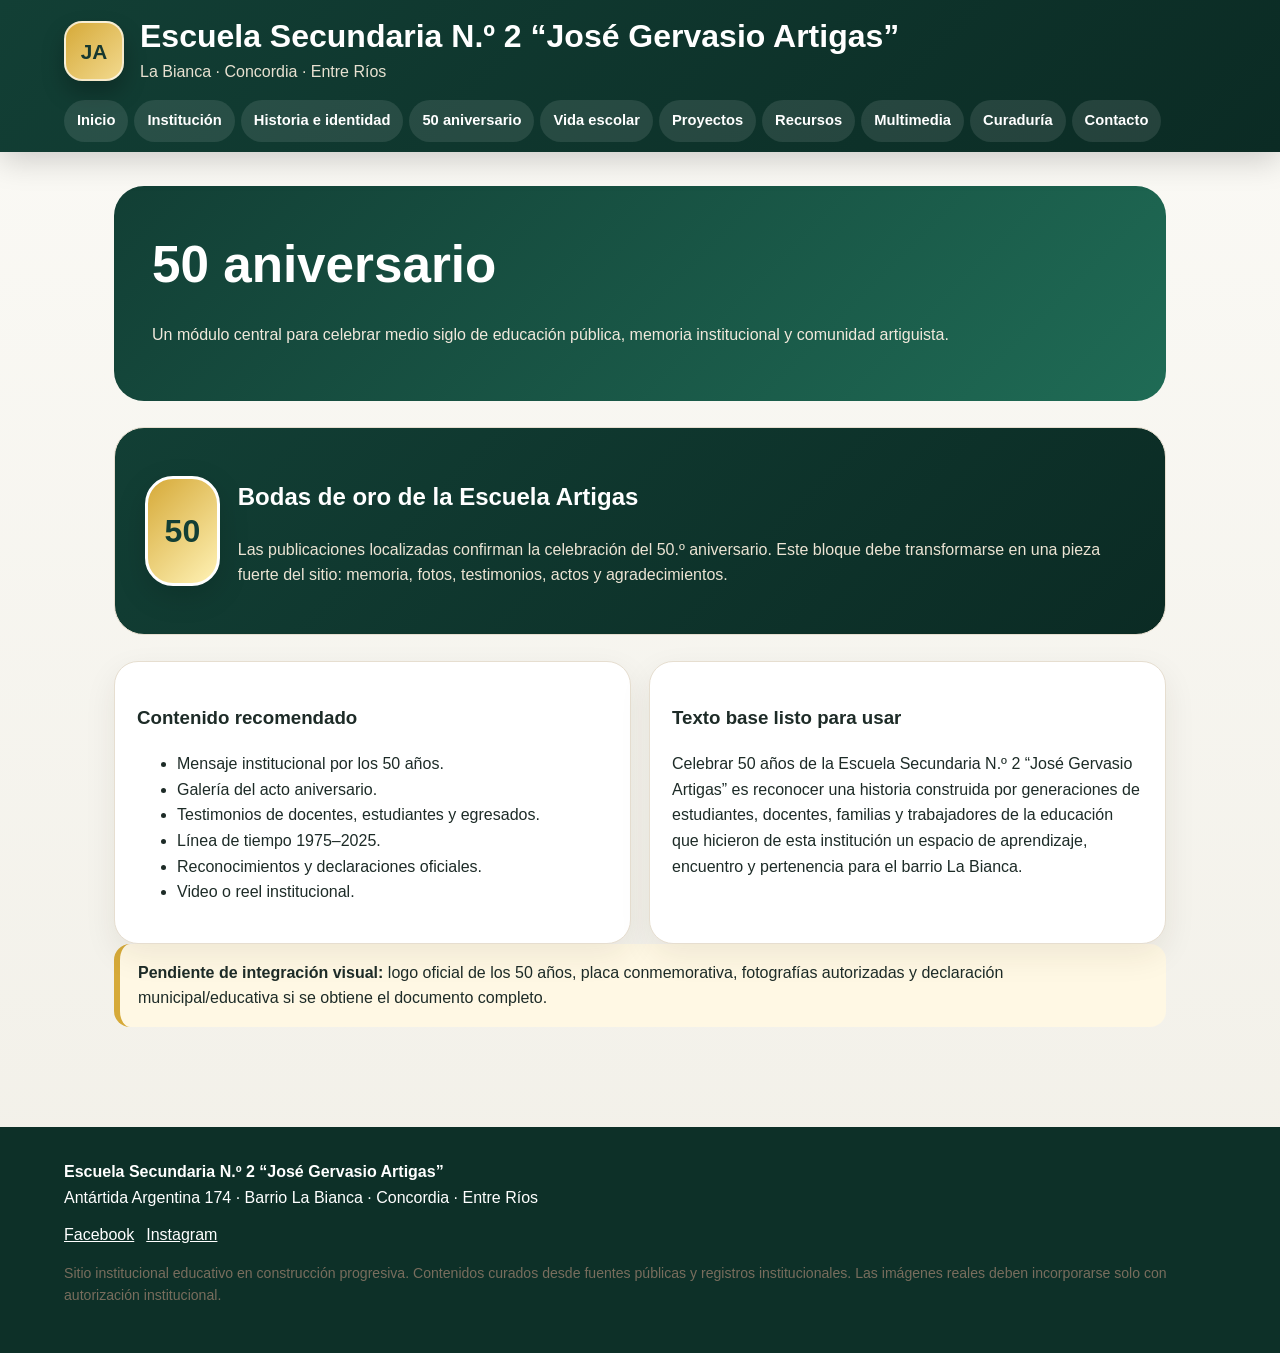
==== 50-aniversario.html @ 53e21b55 "V7" ====
<!DOCTYPE html><html lang="es"><head><meta charset="UTF-8"><meta name="viewport" content="width=device-width, initial-scale=1.0"><title>50 aniversario · Escuela Artigas</title><link rel="stylesheet" href="styles.css"></head><body><header class="site-header"><div class="brand"><div class="logo-mark">JA</div><div><h1>Escuela Secundaria N.º 2 “José Gervasio Artigas”</h1><p>La Bianca · Concordia · Entre Ríos</p></div></div><nav class="topnav"><a href="index.html">Inicio</a><a href="institucion.html">Institución</a><a href="historia.html">Historia e identidad</a><a href="50-aniversario.html">50 aniversario</a><a href="vida-escolar.html">Vida escolar</a><a href="proyectos.html">Proyectos</a><a href="recursos.html">Recursos</a><a href="multimedia.html">Multimedia</a><a href="curaduria.html">Curaduría</a><a href="contacto.html">Contacto</a></nav></header><main><section class="page-hero"><h2>50 aniversario</h2><p>Un módulo central para celebrar medio siglo de educación pública, memoria institucional y comunidad artiguista.</p></section><section class="banner dark"><div class="logo-space"><div class="logo-suggest">50</div><div><h2>Bodas de oro de la Escuela Artigas</h2><p>Las publicaciones localizadas confirman la celebración del 50.º aniversario. Este bloque debe transformarse en una pieza fuerte del sitio: memoria, fotos, testimonios, actos y agradecimientos.</p></div></div></section><section class="grid two"><div class="content-card"><h3>Contenido recomendado</h3><ul><li>Mensaje institucional por los 50 años.</li><li>Galería del acto aniversario.</li><li>Testimonios de docentes, estudiantes y egresados.</li><li>Línea de tiempo 1975–2025.</li><li>Reconocimientos y declaraciones oficiales.</li><li>Video o reel institucional.</li></ul></div><div class="content-card"><h3>Texto base listo para usar</h3><p>Celebrar 50 años de la Escuela Secundaria N.º 2 “José Gervasio Artigas” es reconocer una historia construida por generaciones de estudiantes, docentes, familias y trabajadores de la educación que hicieron de esta institución un espacio de aprendizaje, encuentro y pertenencia para el barrio La Bianca.</p></div></section><section class="alert"><strong>Pendiente de integración visual:</strong> logo oficial de los 50 años, placa conmemorativa, fotografías autorizadas y declaración municipal/educativa si se obtiene el documento completo.</section></main><footer><div><strong>Escuela Secundaria N.º 2 “José Gervasio Artigas”</strong><br>Antártida Argentina 174 · Barrio La Bianca · Concordia · Entre Ríos</div><div class="footer-links"><a href="https://www.facebook.com/Esc.Sec.Artigas.Oficial/">Facebook</a><a href="https://www.instagram.com/escuela2artigas/">Instagram</a></div><p class="small">Sitio institucional educativo en construcción progresiva. Contenidos curados desde fuentes públicas y registros institucionales. Las imágenes reales deben incorporarse solo con autorización institucional.</p></footer></body></html>
---- styles.css ----
:root{--green:#123f35;--green2:#1f6b55;--gold:#d6aa39;--cream:#f7f2e7;--ink:#1d2b27;--muted:#66736f;--card:#ffffff;--line:#e6ded0;--soft:#edf4ef;}*{box-sizing:border-box}body{margin:0;font-family:Inter,Segoe UI,Roboto,Arial,sans-serif;background:linear-gradient(180deg,#fbfaf6 0%,#f1efe7 100%);color:var(--ink);line-height:1.6}.site-header{background:linear-gradient(135deg,var(--green),#0b2b24);color:white;padding:18px 5vw 0;box-shadow:0 8px 30px rgba(0,0,0,.18);position:sticky;top:0;z-index:10}.brand{display:flex;align-items:center;gap:16px;max-width:1180px;margin:0 auto 16px}.logo-mark{width:60px;height:60px;border:2px solid rgba(255,255,255,.7);border-radius:18px;display:grid;place-items:center;background:linear-gradient(135deg,var(--gold),#f2d98e);color:#17382f;font-weight:900;font-size:1.3rem;box-shadow:0 12px 22px rgba(0,0,0,.25)}.brand h1{margin:0;font-size:clamp(1.2rem,2.6vw,2rem);line-height:1.15}.brand p{margin:4px 0 0;color:#e8e1d1}.topnav{max-width:1180px;margin:0 auto;display:flex;gap:6px;overflow:auto;padding-bottom:10px}.topnav a{white-space:nowrap;color:white;text-decoration:none;padding:9px 13px;border-radius:999px;background:rgba(255,255,255,.10);font-weight:600;font-size:.92rem}.topnav a:hover{background:rgba(255,255,255,.22)}main{max-width:1180px;margin:0 auto;padding:34px 5vw 60px}.hero{display:grid;grid-template-columns:1.15fr .85fr;gap:26px;align-items:stretch}.hero-panel{background:radial-gradient(circle at top right,rgba(214,170,57,.32),transparent 35%),linear-gradient(135deg,#174b3e,#0d3028);color:white;border-radius:32px;padding:42px;min-height:420px;box-shadow:0 24px 60px rgba(18,63,53,.25);position:relative;overflow:hidden}.hero-panel:after{content:"";position:absolute;right:-80px;bottom:-120px;width:290px;height:290px;border-radius:50%;background:rgba(255,255,255,.07)}.eyebrow{letter-spacing:.12em;text-transform:uppercase;font-weight:800;color:#f3d47b;font-size:.78rem}.hero h2{font-size:clamp(2rem,4.8vw,4.2rem);line-height:1;margin:12px 0 18px}.hero p{font-size:1.08rem;color:#f3f0e8;max-width:780px}.hero-side{display:grid;gap:16px}.fact-card,.module-card,.content-card,.timeline-item,.notice{background:var(--card);border:1px solid var(--line);border-radius:24px;padding:22px;box-shadow:0 12px 32px rgba(45,35,20,.08)}.fact-card strong,.module-card strong{display:block;color:var(--green);font-size:1.05rem}.pill-row{display:flex;flex-wrap:wrap;gap:10px;margin-top:20px}.pill{border-radius:999px;padding:8px 12px;background:rgba(255,255,255,.13);border:1px solid rgba(255,255,255,.25);font-weight:700}.section-title{margin:46px 0 18px}.section-title h2{font-size:clamp(1.7rem,3vw,2.6rem);margin:0;color:var(--green)}.section-title p{color:var(--muted);max-width:780px}.grid{display:grid;grid-template-columns:repeat(3,1fr);gap:18px}.grid.two{grid-template-columns:repeat(2,1fr)}.module-card{text-decoration:none;color:inherit;transition:.18s transform,.18s box-shadow;min-height:190px}.module-card:hover{transform:translateY(-4px);box-shadow:0 20px 45px rgba(45,35,20,.14)}.module-card .icon{font-size:2rem;margin-bottom:12px}.module-card p{color:var(--muted)}.banner{background:linear-gradient(135deg,var(--cream),#fff);border:1px solid var(--line);border-radius:30px;padding:30px;margin:26px 0}.banner.dark{background:linear-gradient(135deg,var(--green),#0b2b24);color:white}.banner.dark p{color:#ece4d4}.page-hero{background:linear-gradient(135deg,var(--green),#1f6b55);color:white;border-radius:30px;padding:38px;margin-bottom:26px}.page-hero h2{margin:0;font-size:clamp(2rem,4vw,3.2rem)}.page-hero p{max-width:850px;color:#f1e9dc}.timeline{display:grid;gap:14px}.timeline-item{display:grid;grid-template-columns:120px 1fr;gap:18px}.year{font-weight:900;color:var(--gold);font-size:1.2rem}.tag{display:inline-block;background:var(--soft);border:1px solid #d7e4dc;color:var(--green);padding:6px 10px;border-radius:999px;font-weight:700;font-size:.82rem;margin:3px}.source-list li{margin:10px 0}.alert{border-left:6px solid var(--gold);background:#fff8e4;padding:16px 18px;border-radius:16px}.placeholder{height:220px;border-radius:22px;border:2px dashed #cfc7b8;background:repeating-linear-gradient(45deg,#faf7ef,#faf7ef 10px,#f4efe3 10px,#f4efe3 20px);display:grid;place-items:center;text-align:center;color:#786d5d;padding:20px}.small{font-size:.88rem;color:#786d5d}.button{display:inline-flex;align-items:center;gap:8px;background:var(--green);color:white;padding:11px 16px;border-radius:999px;text-decoration:none;font-weight:800}.button.light{background:white;color:var(--green)}footer{background:#0d3028;color:white;padding:32px 5vw;margin-top:40px}footer>div,footer p{max-width:1180px;margin-left:auto;margin-right:auto}.footer-links{display:flex;gap:12px;margin-top:12px}.footer-links a{color:white}.kpi{font-size:2.2rem;font-weight:900;color:var(--gold);line-height:1}.logo-space{display:flex;align-items:center;gap:18px}.logo-suggest{width:110px;height:110px;border-radius:28px;background:linear-gradient(135deg,var(--gold),#fff2b5);display:grid;place-items:center;color:var(--green);font-weight:900;font-size:2rem;border:3px solid white;box-shadow:0 10px 30px rgba(0,0,0,.15)}@media(max-width:900px){.hero{grid-template-columns:1fr}.grid,.grid.two{grid-template-columns:1fr}.timeline-item{grid-template-columns:1fr}.site-header{position:relative}.hero-panel{padding:28px;min-height:auto}.topnav{padding-bottom:14px}.brand{align-items:flex-start}.logo-mark{width:52px;height:52px;border-radius:15px}}
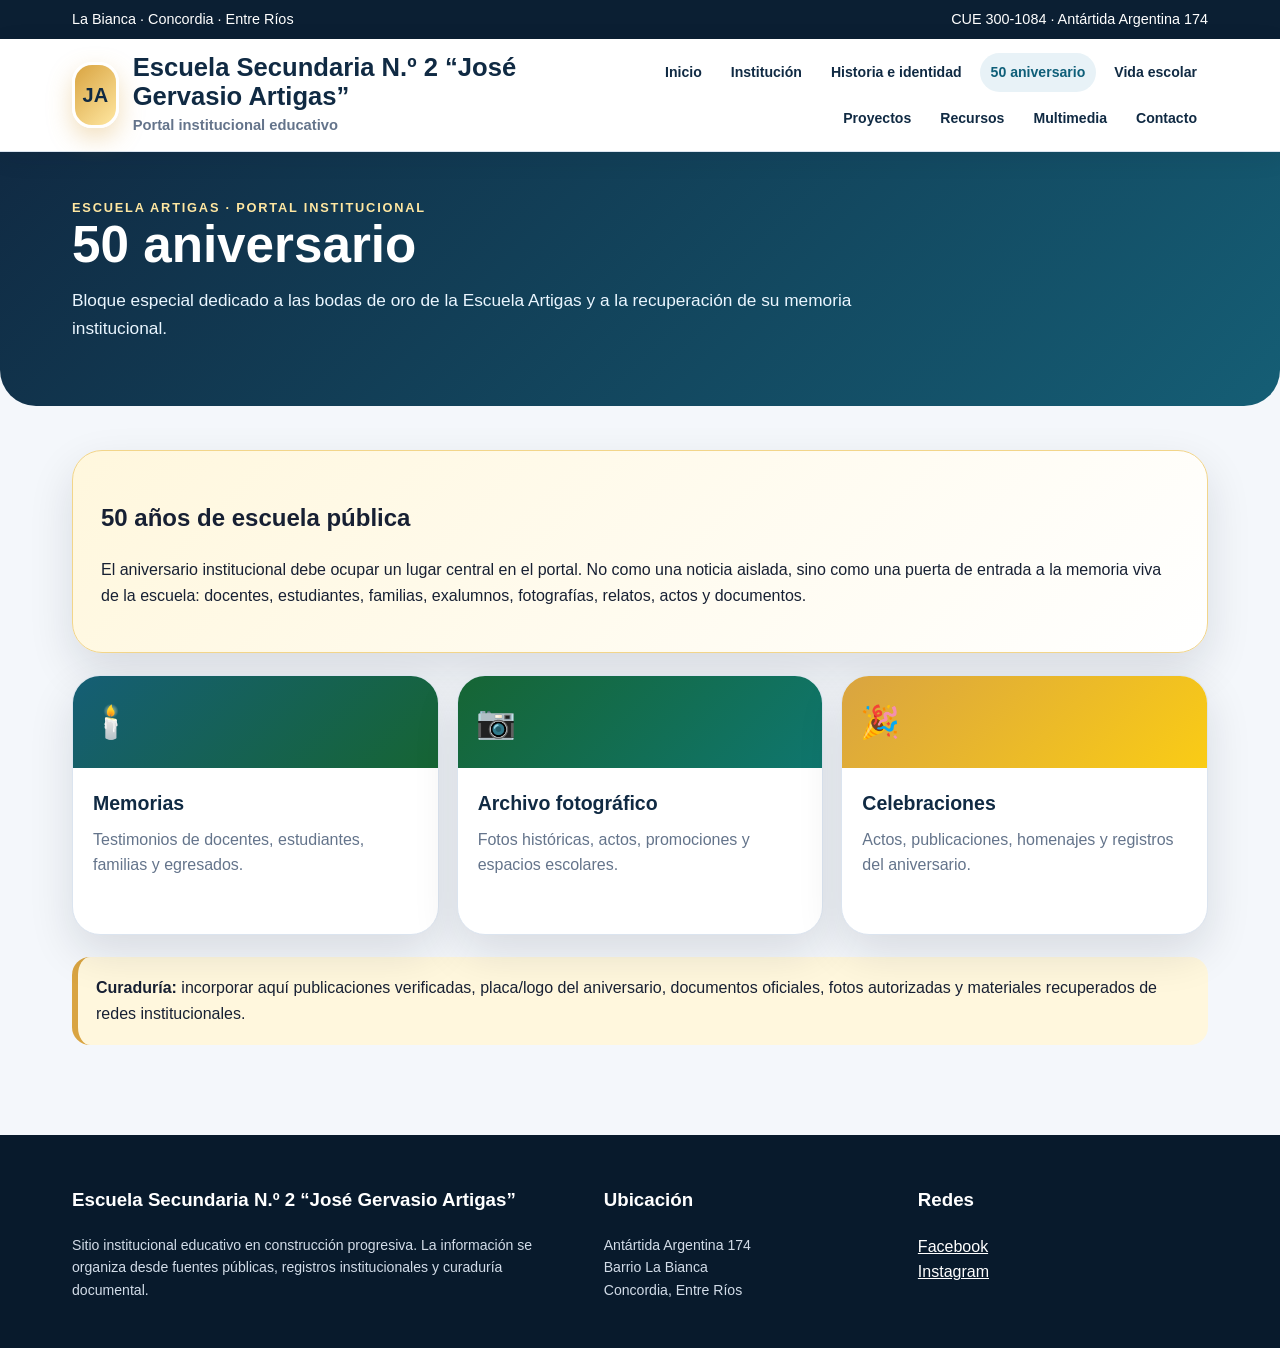
==== commit 301cf935: "V8" ====
--- a/50-aniversario.html
+++ b/50-aniversario.html
@@ -1 +1,18 @@
-<!DOCTYPE html><html lang="es"><head><meta charset="UTF-8"><meta name="viewport" content="width=device-width, initial-scale=1.0"><title>50 aniversario · Escuela Artigas</title><link rel="stylesheet" href="styles.css"></head><body><header class="site-header"><div class="brand"><div class="logo-mark">JA</div><div><h1>Escuela Secundaria N.º 2 “José Gervasio Artigas”</h1><p>La Bianca · Concordia · Entre Ríos</p></div></div><nav class="topnav"><a href="index.html">Inicio</a><a href="institucion.html">Institución</a><a href="historia.html">Historia e identidad</a><a href="50-aniversario.html">50 aniversario</a><a href="vida-escolar.html">Vida escolar</a><a href="proyectos.html">Proyectos</a><a href="recursos.html">Recursos</a><a href="multimedia.html">Multimedia</a><a href="curaduria.html">Curaduría</a><a href="contacto.html">Contacto</a></nav></header><main><section class="page-hero"><h2>50 aniversario</h2><p>Un módulo central para celebrar medio siglo de educación pública, memoria institucional y comunidad artiguista.</p></section><section class="banner dark"><div class="logo-space"><div class="logo-suggest">50</div><div><h2>Bodas de oro de la Escuela Artigas</h2><p>Las publicaciones localizadas confirman la celebración del 50.º aniversario. Este bloque debe transformarse en una pieza fuerte del sitio: memoria, fotos, testimonios, actos y agradecimientos.</p></div></div></section><section class="grid two"><div class="content-card"><h3>Contenido recomendado</h3><ul><li>Mensaje institucional por los 50 años.</li><li>Galería del acto aniversario.</li><li>Testimonios de docentes, estudiantes y egresados.</li><li>Línea de tiempo 1975–2025.</li><li>Reconocimientos y declaraciones oficiales.</li><li>Video o reel institucional.</li></ul></div><div class="content-card"><h3>Texto base listo para usar</h3><p>Celebrar 50 años de la Escuela Secundaria N.º 2 “José Gervasio Artigas” es reconocer una historia construida por generaciones de estudiantes, docentes, familias y trabajadores de la educación que hicieron de esta institución un espacio de aprendizaje, encuentro y pertenencia para el barrio La Bianca.</p></div></section><section class="alert"><strong>Pendiente de integración visual:</strong> logo oficial de los 50 años, placa conmemorativa, fotografías autorizadas y declaración municipal/educativa si se obtiene el documento completo.</section></main><footer><div><strong>Escuela Secundaria N.º 2 “José Gervasio Artigas”</strong><br>Antártida Argentina 174 · Barrio La Bianca · Concordia · Entre Ríos</div><div class="footer-links"><a href="https://www.facebook.com/Esc.Sec.Artigas.Oficial/">Facebook</a><a href="https://www.instagram.com/escuela2artigas/">Instagram</a></div><p class="small">Sitio institucional educativo en construcción progresiva. Contenidos curados desde fuentes públicas y registros institucionales. Las imágenes reales deben incorporarse solo con autorización institucional.</p></footer></body></html>+<!DOCTYPE html>
+<html lang="es">
+<head>
+<meta charset="UTF-8"><meta name="viewport" content="width=device-width, initial-scale=1.0">
+<title>50 aniversario · Escuela Secundaria N.º 2 José Gervasio Artigas</title>
+<style>
+:root{--azul:#102a43;--azul2:#155e75;--verde:#166534;--oro:#d9a441;--crema:#fff8ec;--fondo:#f4f7fb;--texto:#172033;--muted:#64748b;--card:#ffffff;--line:#dbe4ef;--shadow:0 18px 45px rgba(15,23,42,.12)}
+*{box-sizing:border-box}html{scroll-behavior:smooth}body{margin:0;font-family:"Segoe UI",Roboto,Arial,sans-serif;background:var(--fondo);color:var(--texto);line-height:1.6}a{color:inherit}.topbar{background:#0b1f33;color:white;font-size:.9rem}.topbar-inner{max-width:1180px;margin:auto;padding:8px 22px;display:flex;justify-content:space-between;gap:14px;flex-wrap:wrap}.site-header{position:sticky;top:0;z-index:50;background:rgba(255,255,255,.96);backdrop-filter:blur(12px);border-bottom:1px solid var(--line);box-shadow:0 6px 24px rgba(15,23,42,.08)}.header-inner{max-width:1180px;margin:auto;padding:14px 22px;display:flex;align-items:center;justify-content:space-between;gap:20px}.brand{display:flex;align-items:center;gap:14px;text-decoration:none}.logo{width:66px;height:66px;border-radius:20px;background:linear-gradient(135deg,var(--oro),#ffe7a1);display:grid;place-items:center;color:#102a43;font-weight:900;font-size:1.25rem;box-shadow:0 10px 25px rgba(217,164,65,.35);border:3px solid white}.brand h1{margin:0;font-size:clamp(1.1rem,2vw,1.65rem);line-height:1.15;color:var(--azul)}.brand p{margin:2px 0 0;color:var(--muted);font-weight:700;font-size:.92rem}.nav{display:flex;gap:7px;flex-wrap:wrap;justify-content:flex-end}.nav a{text-decoration:none;color:var(--azul);font-weight:800;font-size:.88rem;padding:8px 11px;border-radius:999px}.nav a:hover,.nav a.active{background:#e8f2f7;color:#0f5f79}.hero{position:relative;overflow:hidden;background:linear-gradient(135deg,rgba(16,42,67,.96),rgba(21,94,117,.92)),radial-gradient(circle at 82% 18%,rgba(217,164,65,.45),transparent 28%);color:white}.hero:before{content:"";position:absolute;inset:0;background:linear-gradient(90deg,rgba(16,42,67,.96),rgba(16,42,67,.76)),url('img/portada-institucional.jpg');background-size:cover;background-position:center;opacity:.38}.hero-inner{position:relative;max-width:1180px;margin:auto;padding:72px 22px 56px;display:grid;grid-template-columns:1.2fr .8fr;gap:30px;align-items:center}.eyebrow{text-transform:uppercase;letter-spacing:.14em;color:#ffe7a1;font-weight:900;font-size:.8rem}.hero h2{font-size:clamp(2.25rem,5vw,4.7rem);line-height:.98;margin:12px 0 16px;max-width:850px}.hero p{font-size:1.15rem;color:#eef6ff;max-width:760px}.hero-actions{display:flex;gap:12px;flex-wrap:wrap;margin-top:24px}.btn{display:inline-flex;align-items:center;gap:8px;text-decoration:none;border-radius:999px;padding:12px 18px;font-weight:900;background:var(--oro);color:#102a43;box-shadow:0 12px 25px rgba(0,0,0,.18)}.btn.secondary{background:white;color:var(--azul)}.hero-card{background:rgba(255,255,255,.13);border:1px solid rgba(255,255,255,.28);border-radius:28px;padding:24px;box-shadow:0 20px 60px rgba(0,0,0,.2)}.hero-card h3{margin-top:0;color:#ffe7a1}.quick-facts{display:grid;gap:12px}.fact{background:rgba(255,255,255,.12);border-radius:18px;padding:14px}.fact strong{display:block;color:white}.container{max-width:1180px;margin:auto;padding:44px 22px}.section-head{display:flex;justify-content:space-between;align-items:end;gap:20px;margin-bottom:18px}.section-head h2{font-size:clamp(1.7rem,3vw,2.8rem);line-height:1.05;margin:0;color:var(--azul)}.section-head p{margin:8px 0 0;color:var(--muted);max-width:760px}.moodle-grid{display:grid;grid-template-columns:repeat(3,1fr);gap:18px}.block{background:var(--card);border:1px solid var(--line);border-radius:28px;overflow:hidden;box-shadow:var(--shadow);text-decoration:none;display:flex;flex-direction:column;min-height:260px;transition:.18s transform,.18s box-shadow}.block:hover{transform:translateY(-5px);box-shadow:0 25px 60px rgba(15,23,42,.18)}.block-media{height:92px;background:linear-gradient(135deg,var(--azul2),var(--verde));display:flex;align-items:center;padding:18px;color:white;font-size:2rem}.block:nth-child(2n) .block-media{background:linear-gradient(135deg,var(--verde),#0f766e)}.block:nth-child(3n) .block-media{background:linear-gradient(135deg,var(--oro),#facc15);color:#102a43}.block-body{padding:20px}.block-body h3{margin:0 0 7px;color:var(--azul);font-size:1.22rem}.block-body p{margin:0;color:var(--muted)}.wide{grid-column:span 2}.panel{background:white;border:1px solid var(--line);border-radius:30px;padding:28px;box-shadow:var(--shadow)}.panel.blue{background:linear-gradient(135deg,var(--azul),var(--azul2));color:white}.panel.blue p,.panel.blue li{color:#eaf6ff}.panel.gold{background:linear-gradient(135deg,#fff7dd,#fff);border-color:#f2d58a}.split{display:grid;grid-template-columns:1fr 1fr;gap:22px}.cards{display:grid;grid-template-columns:repeat(3,1fr);gap:16px}.mini{background:white;border:1px solid var(--line);border-radius:22px;padding:20px}.mini h3{margin:0 0 6px;color:var(--azul)}.badge{display:inline-flex;border-radius:999px;background:#e8f2f7;color:#0f5f79;padding:6px 10px;font-weight:900;font-size:.82rem;margin:3px}.timeline{display:grid;gap:14px}.timeline-item{display:grid;grid-template-columns:130px 1fr;gap:18px;background:white;border:1px solid var(--line);border-radius:22px;padding:18px}.year{font-size:1.3rem;font-weight:900;color:#b7791f}.page-hero{background:linear-gradient(135deg,var(--azul),var(--azul2));color:white;border-radius:0 0 36px 36px}.page-hero .container{padding-top:46px;padding-bottom:46px}.page-hero h2{font-size:clamp(2rem,4vw,3.6rem);line-height:1;margin:0 0 12px}.page-hero p{font-size:1.08rem;max-width:850px;color:#eaf6ff}.list{padding-left:18px}.list li{margin:8px 0}.source{font-size:.9rem;color:var(--muted)}.alert{background:#fff7dd;border-left:6px solid var(--oro);border-radius:18px;padding:18px}.placeholder{background:linear-gradient(135deg,#eef6ff,#ffffff);border:2px dashed #aac2d3;border-radius:24px;min-height:210px;display:grid;place-items:center;text-align:center;padding:20px;color:#52667a}.socials{display:flex;gap:12px;flex-wrap:wrap}.socials a{background:#e8f2f7;color:var(--azul);text-decoration:none;border-radius:999px;padding:10px 14px;font-weight:900}.footer{background:#081a2c;color:white;margin-top:46px}.footer .container{padding-top:32px;padding-bottom:32px}.footer-grid{display:grid;grid-template-columns:1.4fr .8fr .8fr;gap:24px}.footer a{color:white}.small{font-size:.88rem;color:#d2dce8}.skip{position:absolute;left:-999px;top:auto}.skip:focus{left:10px;top:10px;z-index:100;background:white;padding:10px}@media(max-width:980px){.hero-inner{grid-template-columns:1fr}.moodle-grid,.cards,.split,.footer-grid{grid-template-columns:1fr}.wide{grid-column:span 1}.header-inner{align-items:flex-start;flex-direction:column}.nav{justify-content:flex-start}.site-header{position:relative}.timeline-item{grid-template-columns:1fr}}@media(max-width:560px){.topbar-inner{display:block}.hero-inner{padding-top:46px}.logo{width:56px;height:56px}.container{padding-left:16px;padding-right:16px}.hero h2{font-size:2.2rem}.block{min-height:auto}}
+</style>
+</head>
+<body>
+<a class="skip" href="#contenido">Saltar al contenido</a>
+<div class="topbar"><div class="topbar-inner"><span>La Bianca · Concordia · Entre Ríos</span><span>CUE 300-1084 · Antártida Argentina 174</span></div></div>
+<header class="site-header"><div class="header-inner"><a class="brand" href="index.html" aria-label="Inicio"><div class="logo">JA</div><div><h1>Escuela Secundaria N.º 2 “José Gervasio Artigas”</h1><p>Portal institucional educativo</p></div></a><nav class="nav" aria-label="Navegación principal"><a class="" href="index.html">Inicio</a><a class="" href="institucion.html">Institución</a><a class="" href="historia.html">Historia e identidad</a><a class="active" href="50-aniversario.html">50 aniversario</a><a class="" href="vida-escolar.html">Vida escolar</a><a class="" href="proyectos.html">Proyectos</a><a class="" href="recursos.html">Recursos</a><a class="" href="multimedia.html">Multimedia</a><a class="" href="contacto.html">Contacto</a></nav></div></header>
+<section class="page-hero"><div class="container"><div class="eyebrow">Escuela Artigas · Portal institucional</div><h2>50 aniversario</h2><p>Bloque especial dedicado a las bodas de oro de la Escuela Artigas y a la recuperación de su memoria institucional.</p></div></section>
+<main id="contenido"><div class="container"><section class="panel gold"><h2>50 años de escuela pública</h2><p>El aniversario institucional debe ocupar un lugar central en el portal. No como una noticia aislada, sino como una puerta de entrada a la memoria viva de la escuela: docentes, estudiantes, familias, exalumnos, fotografías, relatos, actos y documentos.</p></section><section class="moodle-grid" style="margin-top:22px"><div class="block"><div class="block-media">🕯️</div><div class="block-body"><h3>Memorias</h3><p>Testimonios de docentes, estudiantes, familias y egresados.</p></div></div><div class="block"><div class="block-media">📷</div><div class="block-body"><h3>Archivo fotográfico</h3><p>Fotos históricas, actos, promociones y espacios escolares.</p></div></div><div class="block"><div class="block-media">🎉</div><div class="block-body"><h3>Celebraciones</h3><p>Actos, publicaciones, homenajes y registros del aniversario.</p></div></div></section><section class="alert" style="margin-top:22px"><strong>Curaduría:</strong> incorporar aquí publicaciones verificadas, placa/logo del aniversario, documentos oficiales, fotos autorizadas y materiales recuperados de redes institucionales.</section></div></main>
+<footer class="footer"><div class="container footer-grid"><div><h3>Escuela Secundaria N.º 2 “José Gervasio Artigas”</h3><p class="small">Sitio institucional educativo en construcción progresiva. La información se organiza desde fuentes públicas, registros institucionales y curaduría documental.</p></div><div><h3>Ubicación</h3><p class="small">Antártida Argentina 174<br>Barrio La Bianca<br>Concordia, Entre Ríos</p></div><div><h3>Redes</h3><p><a href="https://www.facebook.com/Esc.Sec.Artigas.Oficial/">Facebook</a><br><a href="https://www.instagram.com/escuela2artigas/">Instagram</a></p></div></div></footer>
+</body></html>
